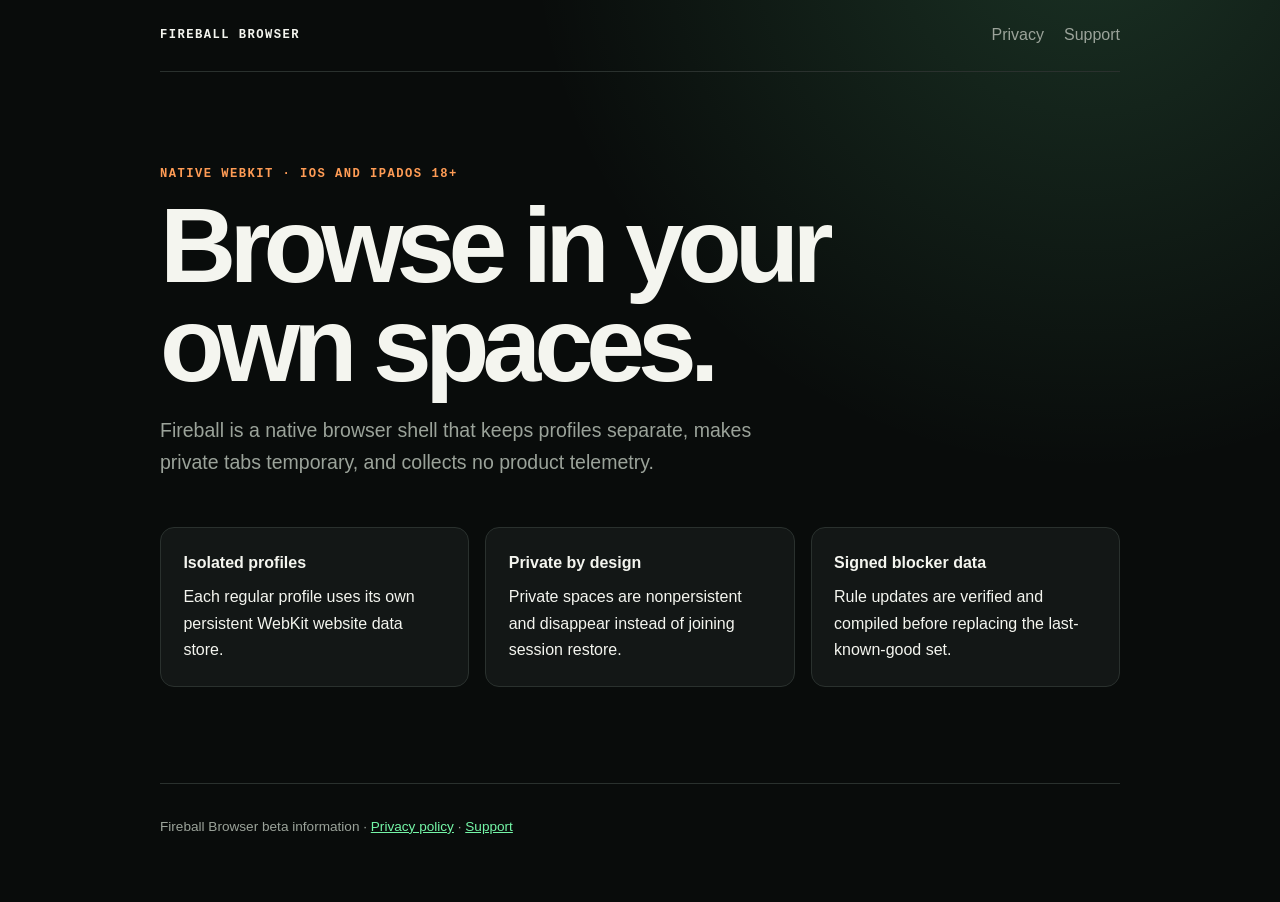
==== docs/index.html @ 51a1c6a3 "Implement WebKit beta foundation" ====
<!doctype html>
<html lang="en">
<head>
  <meta charset="utf-8">
  <meta name="viewport" content="width=device-width, initial-scale=1">
  <meta name="description" content="Fireball Browser for iPhone and iPad.">
  <title>Fireball Browser</title>
  <link rel="stylesheet" href="fireball.css">
</head>
<body>
  <div class="shell">
    <nav aria-label="Primary">
      <a class="brand" href="index.html">Fireball Browser</a>
      <div class="nav-links"><a href="privacy.html">Privacy</a><a href="support.html">Support</a></div>
    </nav>
    <main>
      <div class="eyebrow">Native WebKit · iOS and iPadOS 18+</div>
      <h1>Browse in your own spaces.</h1>
      <p class="lede">Fireball is a native browser shell that keeps profiles separate, makes private tabs temporary, and collects no product telemetry.</p>
      <div class="grid">
        <div class="card"><strong>Isolated profiles</strong><span>Each regular profile uses its own persistent WebKit website data store.</span></div>
        <div class="card"><strong>Private by design</strong><span>Private spaces are nonpersistent and disappear instead of joining session restore.</span></div>
        <div class="card"><strong>Signed blocker data</strong><span>Rule updates are verified and compiled before replacing the last-known-good set.</span></div>
      </div>
    </main>
    <footer>Fireball Browser beta information · <a href="privacy.html">Privacy policy</a> · <a href="support.html">Support</a></footer>
  </div>
</body>
</html>
---- docs/fireball.css ----
:root {
  color-scheme: dark;
  --ink: #f4f5ef;
  --muted: #9ba39a;
  --green: #74f6a7;
  --orange: #ff9c55;
  --panel: #151a18;
  --line: #2a312e;
  --background: #090c0b;
  font-family: Inter, ui-sans-serif, -apple-system, BlinkMacSystemFont, "Segoe UI", sans-serif;
}

* { box-sizing: border-box; }
body {
  margin: 0;
  background:
    radial-gradient(circle at 85% -10%, rgba(116, 246, 167, 0.16), transparent 35rem),
    var(--background);
  color: var(--ink);
  line-height: 1.65;
}
a { color: var(--green); }
.shell { width: min(960px, calc(100% - 2rem)); margin: 0 auto; }
nav {
  display: flex;
  align-items: center;
  justify-content: space-between;
  min-height: 72px;
  border-bottom: 1px solid var(--line);
}
.brand, .eyebrow {
  font: 750 0.76rem/1 ui-monospace, SFMono-Regular, Menlo, monospace;
  letter-spacing: 0.12em;
  text-transform: uppercase;
}
.brand { color: var(--ink); text-decoration: none; }
.eyebrow { color: var(--orange); }
.nav-links { display: flex; gap: 1.25rem; }
.nav-links a { color: var(--muted); text-decoration: none; }
main { padding: 6rem 0; }
h1 { max-width: 13ch; margin: 1rem 0; font-size: clamp(3rem, 9vw, 6.6rem); line-height: 0.94; letter-spacing: -0.065em; }
h2 { margin-top: 3rem; font-size: 1.55rem; letter-spacing: -0.025em; }
p, li { max-width: 70ch; color: var(--muted); }
.lede { max-width: 55ch; font-size: 1.22rem; }
.callout, .card {
  border: 1px solid var(--line);
  background: color-mix(in srgb, var(--panel) 88%, transparent);
  border-radius: 14px;
  padding: 1.4rem;
}
.callout { margin: 2rem 0; border-left: 3px solid var(--green); }
.grid { display: grid; grid-template-columns: repeat(3, 1fr); gap: 1rem; margin-top: 3rem; }
.card strong { display: block; margin-bottom: 0.5rem; color: var(--ink); }
footer { padding: 2rem 0 4rem; border-top: 1px solid var(--line); color: var(--muted); font-size: 0.85rem; }
code { color: var(--orange); }
@media (max-width: 720px) {
  main { padding: 3.5rem 0; }
  .grid { grid-template-columns: 1fr; }
  .nav-links { gap: 0.75rem; font-size: 0.86rem; }
}
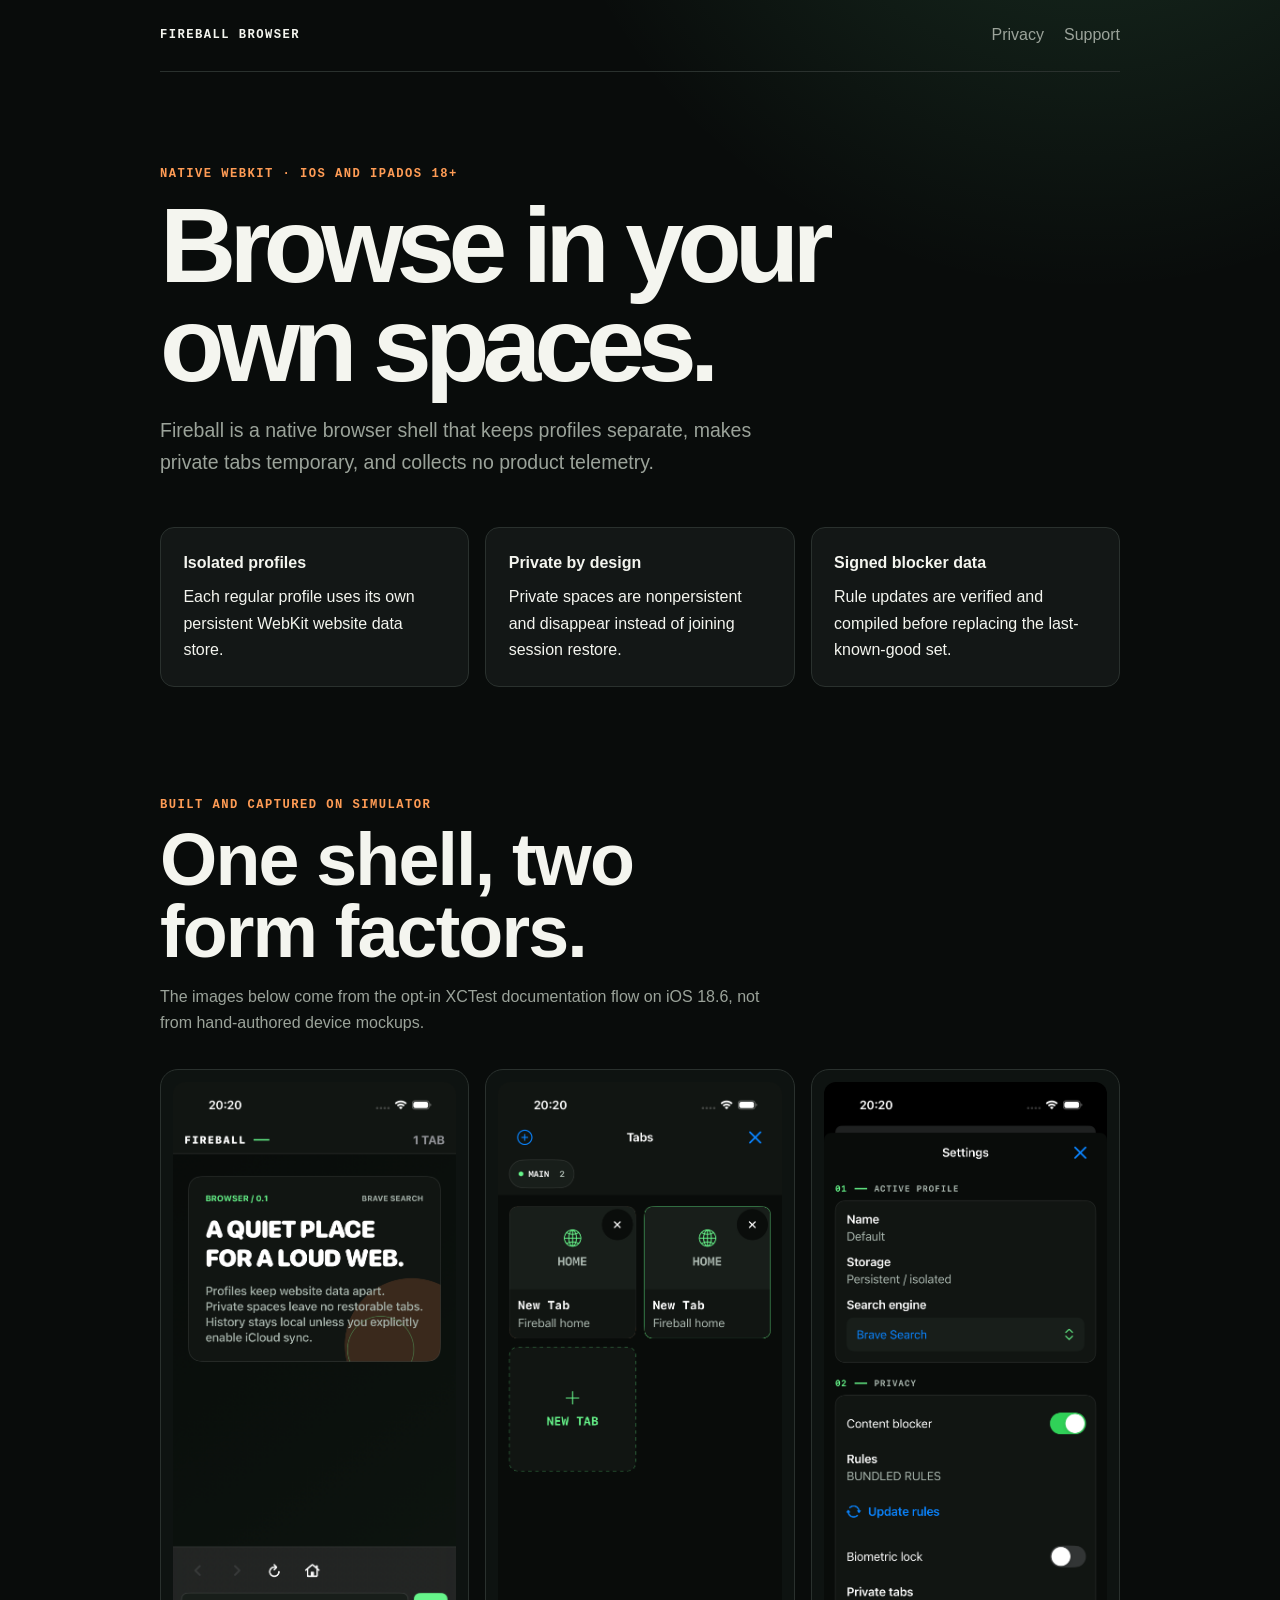
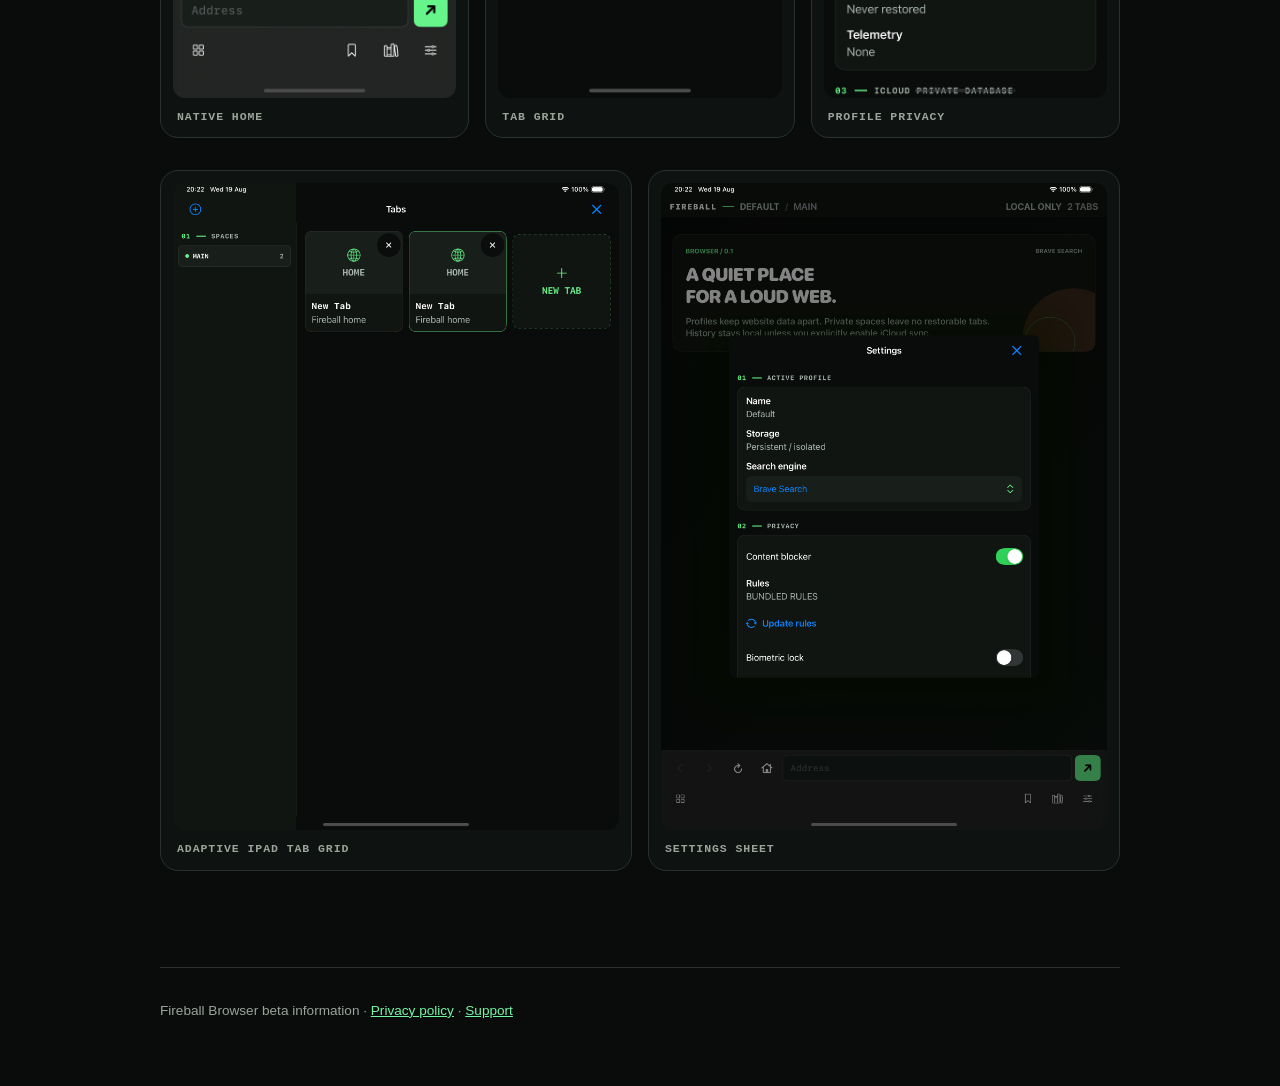
==== commit cafe9479: "Refresh Simulator media and Pages gallery" ====
--- a/docs/index.html
+++ b/docs/index.html
@@ -8,12 +8,13 @@
   <link rel="stylesheet" href="fireball.css">
 </head>
 <body>
+  <a class="skip-link" href="#content">Skip to content</a>
   <div class="shell">
     <nav aria-label="Primary">
       <a class="brand" href="index.html">Fireball Browser</a>
       <div class="nav-links"><a href="privacy.html">Privacy</a><a href="support.html">Support</a></div>
     </nav>
-    <main>
+    <main id="content">
       <div class="eyebrow">Native WebKit · iOS and iPadOS 18+</div>
       <h1>Browse in your own spaces.</h1>
       <p class="lede">Fireball is a native browser shell that keeps profiles separate, makes private tabs temporary, and collects no product telemetry.</p>
@@ -22,6 +23,20 @@
         <div class="card"><strong>Private by design</strong><span>Private spaces are nonpersistent and disappear instead of joining session restore.</span></div>
         <div class="card"><strong>Signed blocker data</strong><span>Rule updates are verified and compiled before replacing the last-known-good set.</span></div>
       </div>
+      <section class="showcase" aria-labelledby="showcase-title">
+        <div class="eyebrow">Built and captured on Simulator</div>
+        <h2 id="showcase-title">One shell, two form factors.</h2>
+        <p>The images below come from the opt-in XCTest documentation flow on iOS 18.6, not from hand-authored device mockups.</p>
+        <div class="screens phone-screens">
+          <figure><img loading="lazy" src="assets/fireball-iphone-home.png" alt="Fireball native home on iPhone"><figcaption>Native home</figcaption></figure>
+          <figure><img loading="lazy" src="assets/fireball-iphone-tabs.png" alt="Fireball tab grid on iPhone"><figcaption>Tab grid</figcaption></figure>
+          <figure><img loading="lazy" src="assets/fireball-iphone-settings.png" alt="Fireball privacy settings on iPhone"><figcaption>Profile privacy</figcaption></figure>
+        </div>
+        <div class="screens ipad-screens">
+          <figure><img loading="lazy" src="assets/fireball-ipad-tabs.png" alt="Fireball adaptive tab grid with spaces sidebar on iPad"><figcaption>Adaptive iPad tab grid</figcaption></figure>
+          <figure><img loading="lazy" src="assets/fireball-ipad-settings.png" alt="Fireball settings sheet on iPad"><figcaption>Settings sheet</figcaption></figure>
+        </div>
+      </section>
     </main>
     <footer>Fireball Browser beta information · <a href="privacy.html">Privacy policy</a> · <a href="support.html">Support</a></footer>
   </div>
--- a/docs/fireball.css
+++ b/docs/fireball.css
@@ -20,6 +20,9 @@
   line-height: 1.65;
 }
 a { color: var(--green); }
+.skip-link { position: fixed; top: 0.75rem; left: 0.75rem; z-index: 10; padding: 0.6rem 0.85rem; border-radius: 8px; background: var(--green); color: var(--background); transform: translateY(-180%); }
+.skip-link:focus { transform: translateY(0); }
+a:focus-visible { outline: 3px solid var(--orange); outline-offset: 4px; }
 .shell { width: min(960px, calc(100% - 2rem)); margin: 0 auto; }
 nav {
   display: flex;
@@ -37,6 +40,7 @@
 .eyebrow { color: var(--orange); }
 .nav-links { display: flex; gap: 1.25rem; }
 .nav-links a { color: var(--muted); text-decoration: none; }
+.nav-links a:hover { color: var(--ink); }
 main { padding: 6rem 0; }
 h1 { max-width: 13ch; margin: 1rem 0; font-size: clamp(3rem, 9vw, 6.6rem); line-height: 0.94; letter-spacing: -0.065em; }
 h2 { margin-top: 3rem; font-size: 1.55rem; letter-spacing: -0.025em; }
@@ -51,10 +55,19 @@
 .callout { margin: 2rem 0; border-left: 3px solid var(--green); }
 .grid { display: grid; grid-template-columns: repeat(3, 1fr); gap: 1rem; margin-top: 3rem; }
 .card strong { display: block; margin-bottom: 0.5rem; color: var(--ink); }
+.showcase { margin-top: 7rem; }
+.showcase h2 { max-width: 14ch; margin: 0.8rem 0 1rem; font-size: clamp(2.4rem, 6vw, 4.6rem); line-height: 0.98; }
+.screens { display: grid; gap: 1rem; margin-top: 2rem; }
+.phone-screens { grid-template-columns: repeat(3, 1fr); }
+.ipad-screens { grid-template-columns: repeat(2, 1fr); }
+figure { margin: 0; padding: 0.75rem; border: 1px solid var(--line); border-radius: 18px; background: #0e1311; }
+figure img { display: block; width: 100%; height: auto; border-radius: 12px; }
+figcaption { padding: 0.8rem 0.25rem 0.2rem; color: var(--muted); font: 700 0.72rem/1 ui-monospace, SFMono-Regular, Menlo, monospace; letter-spacing: 0.08em; text-transform: uppercase; }
 footer { padding: 2rem 0 4rem; border-top: 1px solid var(--line); color: var(--muted); font-size: 0.85rem; }
 code { color: var(--orange); }
 @media (max-width: 720px) {
   main { padding: 3.5rem 0; }
   .grid { grid-template-columns: 1fr; }
+  .phone-screens, .ipad-screens { grid-template-columns: 1fr; }
   .nav-links { gap: 0.75rem; font-size: 0.86rem; }
 }
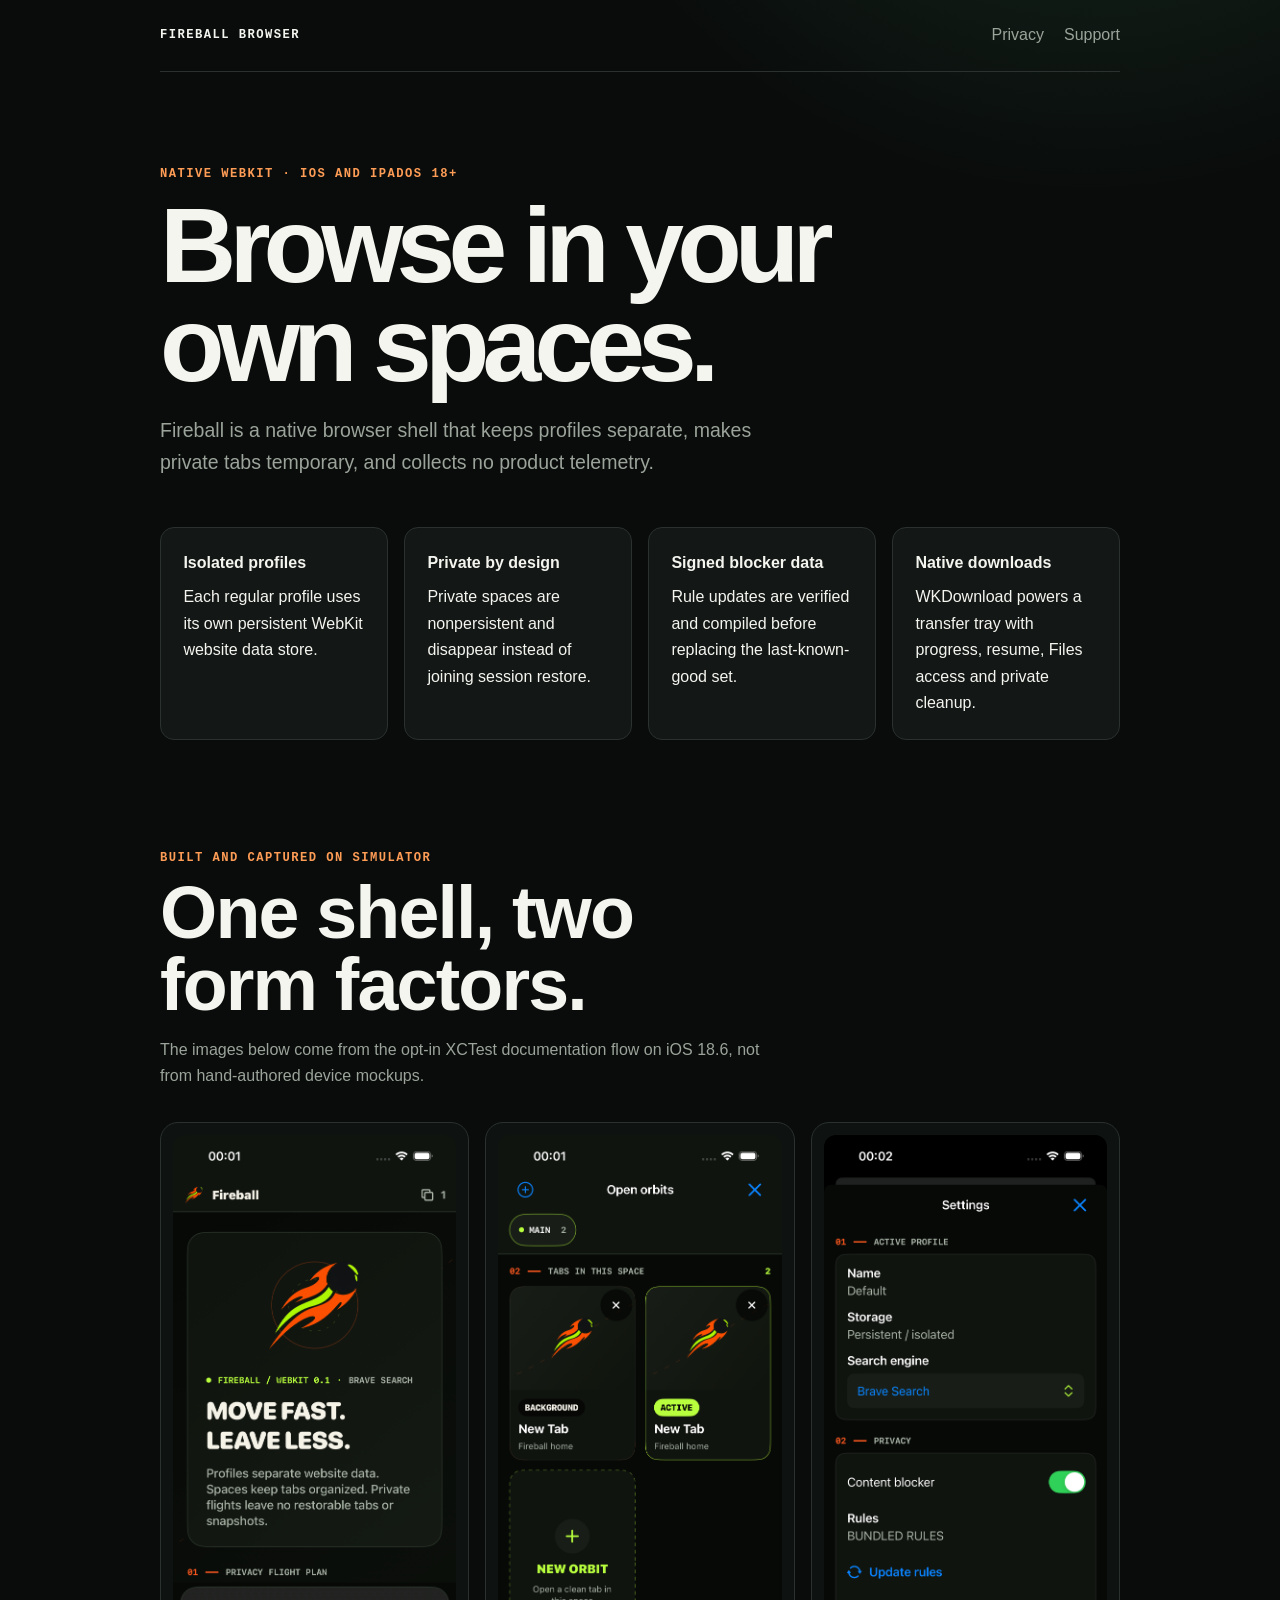
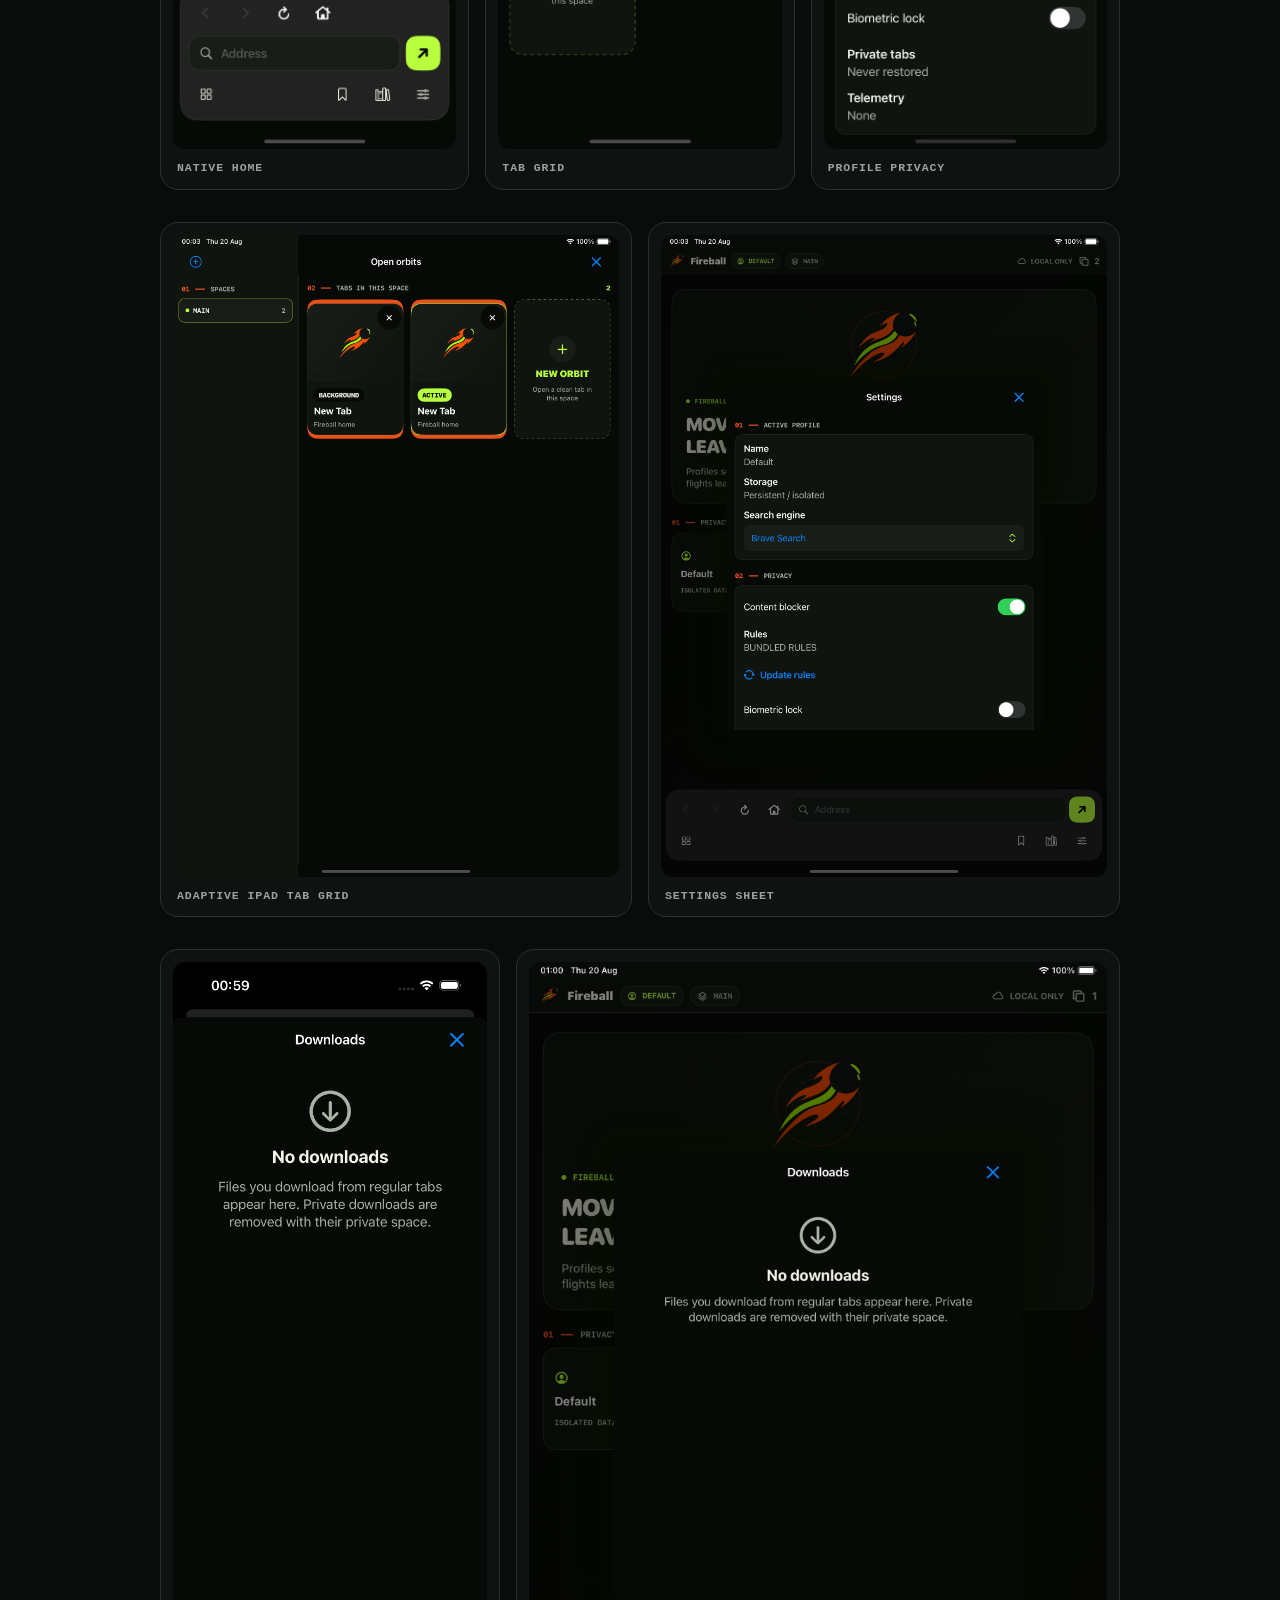
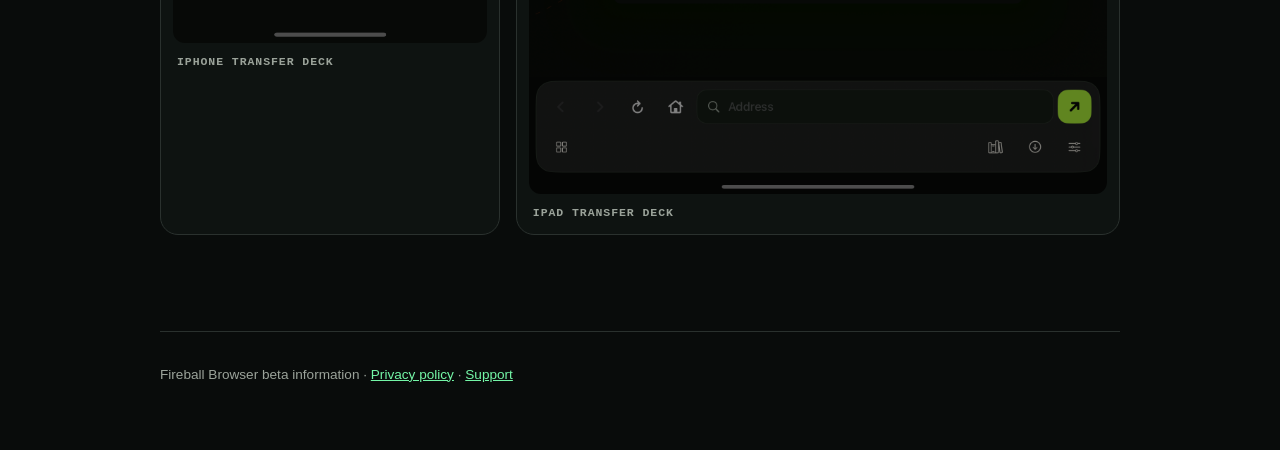
==== commit 3ad2e0cd: "Add native WebKit download manager and transfer deck" ====
--- a/docs/index.html
+++ b/docs/index.html
@@ -22,6 +22,7 @@
         <div class="card"><strong>Isolated profiles</strong><span>Each regular profile uses its own persistent WebKit website data store.</span></div>
         <div class="card"><strong>Private by design</strong><span>Private spaces are nonpersistent and disappear instead of joining session restore.</span></div>
         <div class="card"><strong>Signed blocker data</strong><span>Rule updates are verified and compiled before replacing the last-known-good set.</span></div>
+        <div class="card"><strong>Native downloads</strong><span>WKDownload powers a transfer tray with progress, resume, Files access and private cleanup.</span></div>
       </div>
       <section class="showcase" aria-labelledby="showcase-title">
         <div class="eyebrow">Built and captured on Simulator</div>
@@ -36,6 +37,10 @@
           <figure><img loading="lazy" src="assets/fireball-ipad-tabs.png" alt="Fireball adaptive tab grid with spaces sidebar on iPad"><figcaption>Adaptive iPad tab grid</figcaption></figure>
           <figure><img loading="lazy" src="assets/fireball-ipad-settings.png" alt="Fireball settings sheet on iPad"><figcaption>Settings sheet</figcaption></figure>
         </div>
+        <div class="screens transfer-screens">
+          <figure><img loading="lazy" src="assets/fireball-iphone-downloads.png" alt="Fireball native download tray on iPhone"><figcaption>iPhone transfer deck</figcaption></figure>
+          <figure><img loading="lazy" src="assets/fireball-ipad-downloads.png" alt="Fireball native download tray on iPad"><figcaption>iPad transfer deck</figcaption></figure>
+        </div>
       </section>
     </main>
     <footer>Fireball Browser beta information · <a href="privacy.html">Privacy policy</a> · <a href="support.html">Support</a></footer>
--- a/docs/fireball.css
+++ b/docs/fireball.css
@@ -53,13 +53,14 @@
   padding: 1.4rem;
 }
 .callout { margin: 2rem 0; border-left: 3px solid var(--green); }
-.grid { display: grid; grid-template-columns: repeat(3, 1fr); gap: 1rem; margin-top: 3rem; }
+.grid { display: grid; grid-template-columns: repeat(auto-fit, minmax(220px, 1fr)); gap: 1rem; margin-top: 3rem; }
 .card strong { display: block; margin-bottom: 0.5rem; color: var(--ink); }
 .showcase { margin-top: 7rem; }
 .showcase h2 { max-width: 14ch; margin: 0.8rem 0 1rem; font-size: clamp(2.4rem, 6vw, 4.6rem); line-height: 0.98; }
 .screens { display: grid; gap: 1rem; margin-top: 2rem; }
 .phone-screens { grid-template-columns: repeat(3, 1fr); }
 .ipad-screens { grid-template-columns: repeat(2, 1fr); }
+.transfer-screens { grid-template-columns: minmax(180px, 0.72fr) minmax(320px, 1.28fr); }
 figure { margin: 0; padding: 0.75rem; border: 1px solid var(--line); border-radius: 18px; background: #0e1311; }
 figure img { display: block; width: 100%; height: auto; border-radius: 12px; }
 figcaption { padding: 0.8rem 0.25rem 0.2rem; color: var(--muted); font: 700 0.72rem/1 ui-monospace, SFMono-Regular, Menlo, monospace; letter-spacing: 0.08em; text-transform: uppercase; }
@@ -68,6 +69,6 @@
 @media (max-width: 720px) {
   main { padding: 3.5rem 0; }
   .grid { grid-template-columns: 1fr; }
-  .phone-screens, .ipad-screens { grid-template-columns: 1fr; }
+  .phone-screens, .ipad-screens, .transfer-screens { grid-template-columns: 1fr; }
   .nav-links { gap: 0.75rem; font-size: 0.86rem; }
 }
